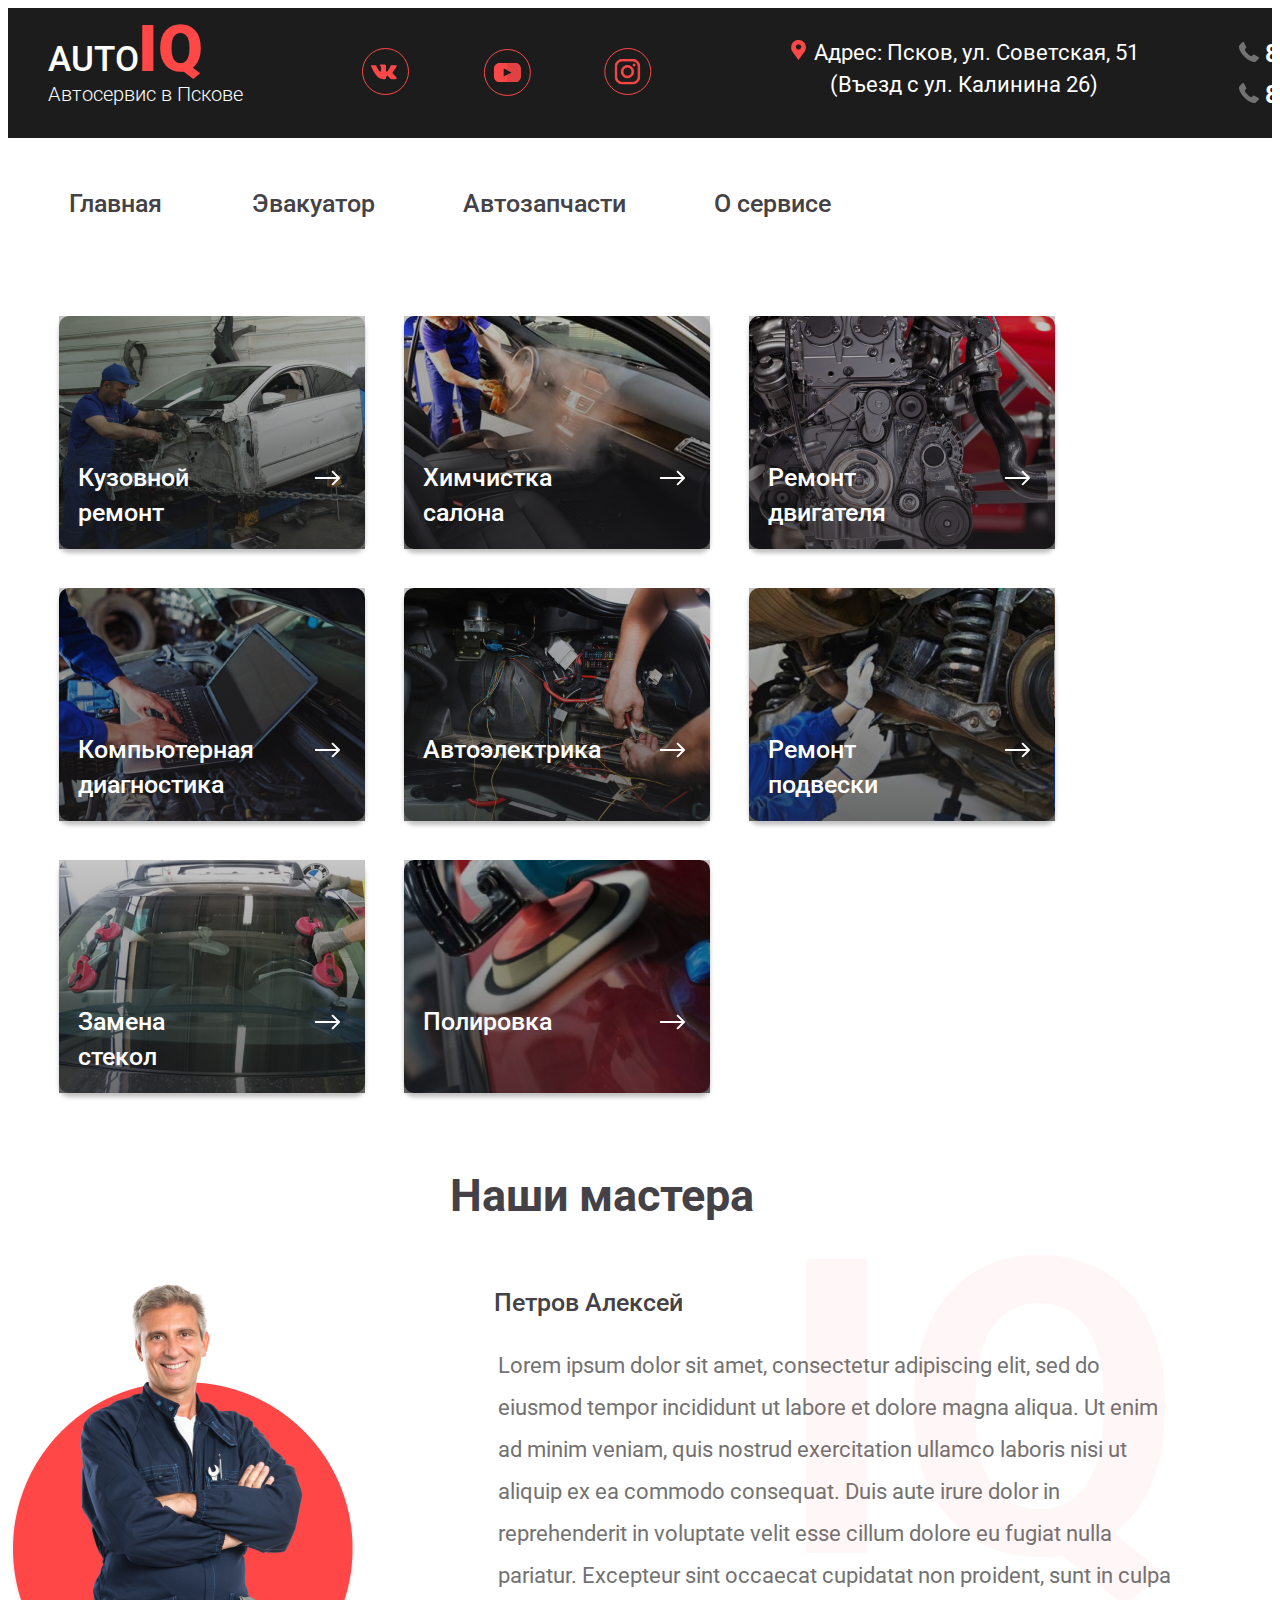
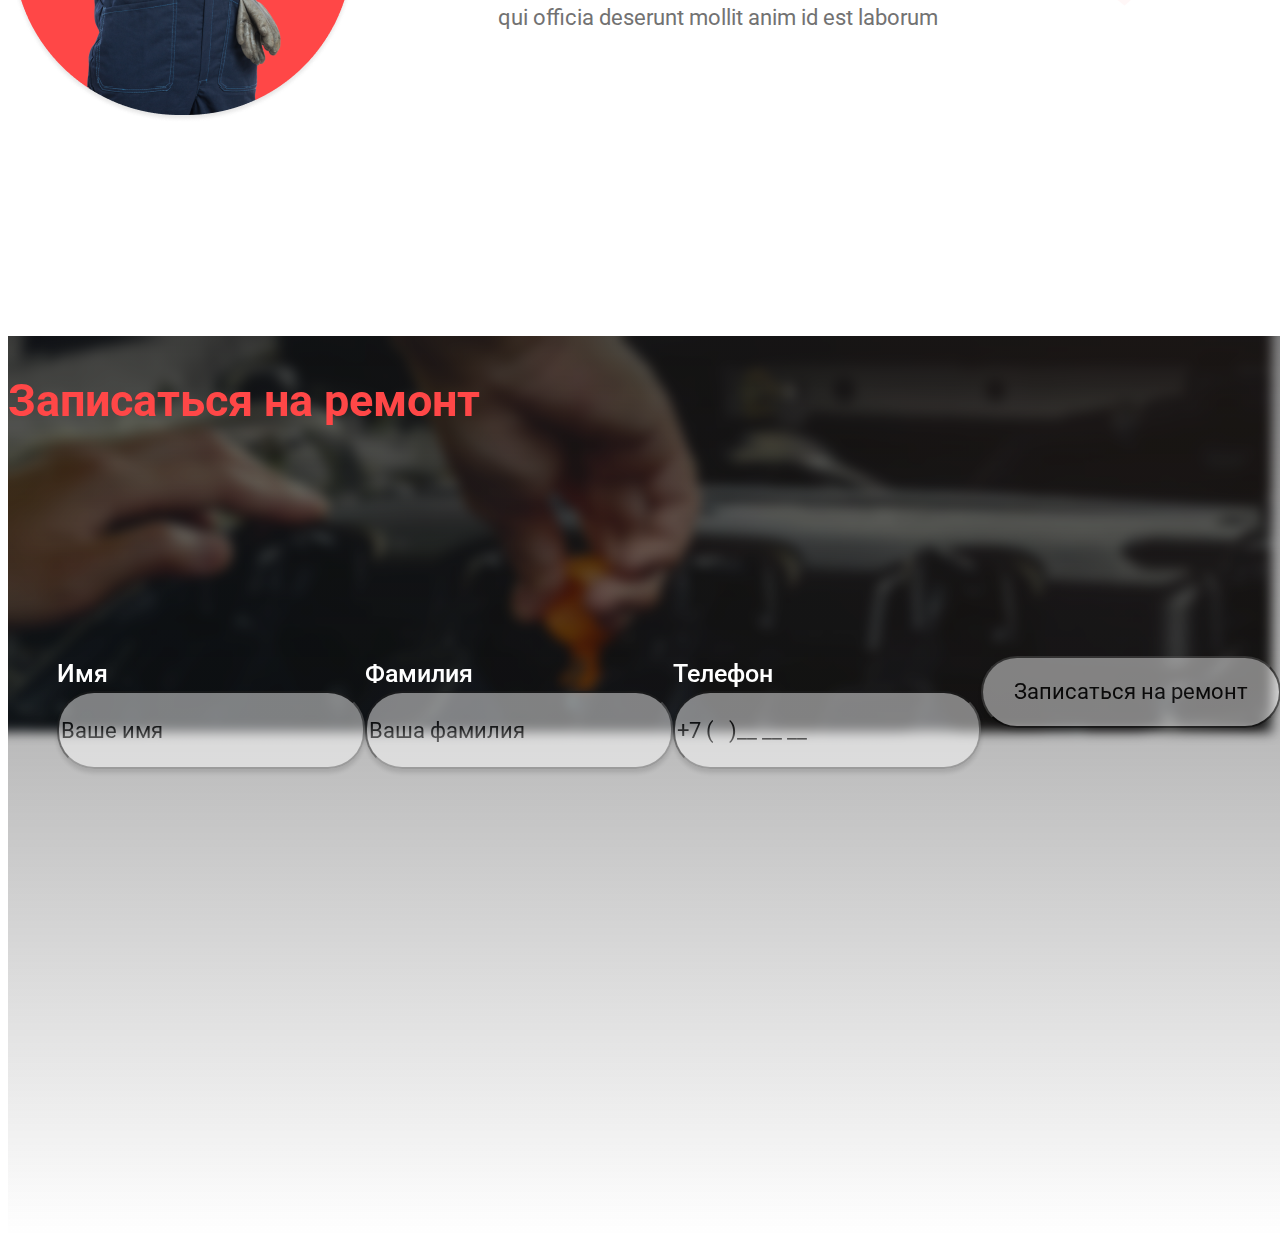
==== Sait/index.html @ 9e730304 "v.00000000001" ====
<!DOCTYPE html>
<html lang="en">
<head>
    <meta charset="UTF-8">
    <meta name="viewport" content="width=device-width, initial-scale=1.0">
    <meta http-equiv="X-UA-Compatible" content="ie=edge">
    
    <title>AutoIQ: Автосервис в Пскове</title>
    <meta name="description" content="AutoIQ: Автосервис в Пскове">
    <meta name="keywords" content="AutoIQ: Автосервис в Пскове">

    <link href="style/style.css" rel="stylesheet">
    
    <meta property="og:type" content="website">
    <meta property="og:url" content="AutoIQ: Автосервис в Пскове">
    <meta property="og:title" content="AutoIQ: Автосервис в Пскове">
    <meta property="og:description" content="AutoIQ: Автосервис в Пскове">
    <meta property="og:image" content="AutoIQ: Автосервис в Псковеimg/Frame.png">
    <meta property="og:image:width" content="600">
    <meta property="og:image:height" content="600">
    
    <link href="https://fonts.googleapis.com/css?family=Roboto" rel="stylesheet"> 
</head>
<body>
    <header>
      <div class="header">
       <div class="logo">
        <span class="text">AUTO <span class="ig">IQ</span></span> 
        <span class="logo_adress">Автосервис в Пскове</span>
       </div>
       <div class="socsite">
        <div class="socsite_vk">
            <img src="img\Шапка\соцсети\vk.svg" alt="#">
        </div>
        <div class="socsite_youtube">
            <img src="img\Шапка\соцсети\youtube.svg" alt="#">
        </div>
        <div class="socsite_inst">
           <img src="img\Шапка\соцсети\инст.svg" alt="#">
        </div>
      </div>
       <div class="adress">
           <span class="text1">
            <img src="img\Шапка\соцсети\placeholder.png" alt=""> Адрес: Псков, ул. Советская, 51
           </span>
           <span class="text2">
            (Въезд  с ул. Калинина 26)
           </span>
       </div>
       <div class="tel">
           <div class="tel2">
              <img src="img\Шапка\соцсети\tel.png" alt="#">
              8 (8112) 60-60-95

           </div>
           <div class="tel1">
              <img src="img\Шапка\соцсети\tel.png" alt="#">
              8 (921) 218-65-65
           </div>
       </div>
    </div>
    </header>
    <nav>
      <div class="nav">
          <ul class="menu">
              <li><a href="#" class="menu_glav">Главная </a></li>
              <li><a href="#" class="menu_ev">Эвакуатор</a></li>
              <li><a href="#" class="menu_avto">Автозапчасти</a></li>
              <li><a href="#" class="menu_service">О сервисе</a></li>
          </ul>
      </div>
    </nav>
    <main>
       <div class="uslugi">
          <div><a href="#">Кузовной  <br> ремонт</a><span class="rt"><img src="img\Arrow.svg" alt=""></span></div>
          <div><a href="#">Химчистка  <br> салона</a><span><img src="img\Arrow.svg" alt=""></span></div>
          <div class="div_3"><a href="#">Ремонт <br> двигателя</a> <span><img src="img\Arrow.svg" alt=""></span></div>
          <div><a href="#">Компьютерная  <br> диагностика</a><span><img src="img\Arrow.svg" alt=""></span></div>
          <div><a href="#">Автоэлектрика  </a><span><img src="img\Arrow.svg" alt=""></span></div>
          <div><a href="#">Ремонт  <br> подвески</a><span><img src="img\Arrow.svg" alt=""></span></div>
          <div><a href="#">Замена  <br> стекол</a><span><img src="img\Arrow.svg" alt=""></span></div>
          <div><a href="#">Полировка  </a><span><img src="img\Arrow.svg" alt=""></span></div>
       </div>
       <div class="mastera">
            <span>IQ</span>
            <h2>Наши мастера</h2>
          
            <div class="img_container">
                <img src="img\фото.png" alt="#">
                <div class="text">
                     <h3>Петров Алексей</h3>
                     <p>Lorem ipsum dolor sit amet, consectetur adipiscing elit, sed do eiusmod tempor incididunt ut labore et dolore magna aliqua. Ut enim ad minim veniam, quis nostrud exercitation ullamco laboris nisi ut aliquip ex ea commodo consequat. Duis aute irure dolor in reprehenderit in voluptate velit esse cillum dolore eu fugiat nulla pariatur. Excepteur sint occaecat cupidatat non proident, sunt in culpa qui officia deserunt mollit anim id est laborum</p>
                </div>
            </div>
            
       </div>
       <div class="zakaz">
         
         <h2>Записаться на ремонт</h2>
         <form action="">
            <div>
                <label for="">Имя</label><br>
                <input type="text" value="Ваше имя">
            </div>
            <div>
                    <label for="">Фамилия</label><br>
                    <input type="text" value="Ваша фамилия">
            </div>
            <div>
                <label for="">Телефон</label><br>
                <input type="text" value="+7 (   )__ __ __">
            </div>
            <div>
                <input type="button" value="Записаться на ремонт">
            </div>
         </form>
       </div>
       <div class="prem">

       </div>
       <div class="zakaz_2">

       </div>
    </main>
    <footer>

    </footer>
</body>
</html>
---- Sait/style/style.css ----
header{
width:100%;
height: 130px;
margin: 0;
padding: 0;
background: #1C1C1C;
}
header .header{
    display: flex;
}
header .logo{
    display: block;
width: 200px;
height: 96px;
margin-left: 40px;
margin-top:3px;


}
header .logo .text{
    display: inline-block;
font-family: Roboto;
font-style: normal;
font-weight: 500;
font-size: 35px;
line-height: normal;
color: #FFFFFF;
margin: 0;
padding:0;


}
header .logo .ig{
    display: inline-block;
    font-family: Roboto;
    font-style: normal;
    font-weight: 900;
    font-size: 65px;
    line-height: normal;
    color: #FF4747;
    margin-left:-10px;
}
header .logo .logo_adress{
    display: inline-block;
font-family: Roboto;
font-style: normal;
font-weight: 300;
font-size: 20px;
line-height: 38px;
color: #FFFFFF;
white-space: nowrap;
margin-top:-15px;
}
header .socsite{
    display: flex;
  margin-left: 82px;
  margin-top: 40px;
  flex-direction: row;
  
}
header .socsite div{
    width: 47px;
    height: 47px;
    margin: 0 37px;
}
header .adress{
    display: flex;
    flex-direction: column;
    justify-content: center;
    align-content: space-between;
    align-items: center;
    
    height: 54px;
    margin-top: 34px;
    margin-left: 100px;
    white-space: nowrap;

}
header .adress .text1{
    font-family: Roboto;
font-style: normal;
font-weight: normal;
font-size: 22px;
line-height: 42px;
color: #FFFFFF;
}

header .adress .text2{
    margin-top: -10px;
    font-family: Roboto;
font-style: normal;
font-weight: normal;
font-size: 22px;
line-height: 42px;
color: #FFFFFF;
}
header .tel{
   margin-left: 100px;
   font-family: Roboto;
font-style: normal;
font-weight: bold;
font-size: 25px;
line-height: 41px;
margin-top: 25px;
color: #FFFFFF;
margin-right: 23px;
white-space: nowrap;
}
nav .nav {
  height: 134px;
  margin-top: 44px;
  margin-left:54px;

}
nav ul.menu {
  margin: 0; 
  padding: 4px; 
 }
 nav ul.menu li {
  display: inline;
  margin-right: 78px; 
  padding: 3px; 
  list-style-type: none;
 }
 nav a{
   
  text-decoration: none;
  font-family: Roboto;
font-style: normal;
font-weight: 500;
font-size: 25px;
line-height: 35px;

color: #444247;
 }
 nav a:hover{
   padding-bottom: 10px;
   color:#FF4747;
   border-bottom: 1px solid #FF4747;
   
 }
 main .uslugi{
   margin-left:51px;
  
   display: flex;
   flex-direction: row;
   flex-wrap: wrap;
 }
 main .uslugi div{
   width:306px;
   height: 233px;
   border-radius: 10px;
   margin-right: 39px;
   margin-bottom: 39px;
   box-shadow: 0px 4px 4px rgba(0, 0, 0, 0.25);
   
  
   font-family: Roboto;
font-style: normal;
font-weight: 500;
font-size: 25px;
line-height: 35px;

color: #FFFFFF;
   
 }
 main .uslugi div a{
   position:absolute;
   margin-top:9rem;
   margin-left: 19px;
   word-wrap: break-word;
   z-index: 3;
   text-decoration: none;
   font-family: Roboto;
font-style: normal;
font-weight: 500;
font-size: 25px;
line-height: 35px;
 
color: #FFFFFF;
 }
 main .uslugi div  span{
   position: absolute;
   margin-left: 5rem;
   z-index: 3;
   margin-top:9rem;
   margin-left: 16rem;
 }
 main .uslugi div:after{
 
  background: linear-gradient(0deg, rgba(29, 29, 31, 0.656) 0%, rgba(0, 0, 0, 0.22304) 100%);
  content: "";
display: block;
height:233px;

position: absolute;

width: 306px;
 }
 main .uslugi a:hover{
  color: #FF4747;
 }

 main .uslugi div:nth-child(1){
  background-image: url("../img/услуги/kyzrem.png");
  
}
main .uslugi div:nth-child(2){
  background-image: url("../img/услуги/slivki-himchistka-avto-minsk-skidka-megamoyka-1.png");
}
main .uslugi div:nth-child(3){
  background-image: url("../img/услуги/remont_dvigatelya.png");
}
main .uslugi div:nth-child(4){
  background-image: url("../img/услуги/Diagnostika-avto.png");
}
main .uslugi div:nth-child(5){
  background-image: url("../img/услуги/54593246_2.png");
}
main .uslugi div:nth-child(6){
  background-image: url("../img/услуги/podveska-550x305.png");
}
main .uslugi div:nth-child(7){
  background-image: url("../img/услуги/zamena.png");
}
main .uslugi div:nth-child(8){
  background-image: url("../img/услуги/Screenshot_14.png");
}
main .mastera{
  height: 767px;
}
main .mastera .img_container{
  display: flex;
}
main .mastera img{
  width: auto;
  height: auto;
}
main .mastera h2{
  font-family: Roboto;
font-style: normal;
font-weight: bold;
font-size: 45px;
line-height: normal;

color: #444247;
margin-left: 35%;
}
main .mastera p{
  font-family: Roboto;
font-style: normal;
font-weight: normal;
font-size: 22px;
line-height: 42px;

color: #727272;
  width: 675px;
  margin-left: 140px;
}
main .mastera .img_container .text h3{
  font-family: Roboto;
font-style: normal;
font-weight: 500;
font-size: 25px;
line-height: 35px;

color: #444247;
margin-left: 8.5rem;
}
main .mastera span{
  margin-left: 60%;
  margin-bottom: 100%;
  position: absolute;
  font-family: Roboto;
font-style: normal;
font-weight: bold;
font-size: 414px;
line-height: normal;

color: #FF4747;

/* 1 */
opacity: 0.04;
}
main .zakaz{
  height: 396px;
  width: 100%;
  background-image: url(../img/car-repair-austin-cedar-park-round-rock-pampered-auto-care-01-2418x1662.png);
  background-repeat: no-repeat;
  background-size: cover;
}
main .zakaz::after{  
  content: "";
display: block;
  width: 100%;
  height: 100%;
  position: absolute;
  background: linear-gradient(180deg, rgba(17, 17, 18, 0.52) 0%, rgba(51, 51, 51, 0) 100%);
  backdrop-filter: blur(6px);
}
main .zakaz h2{
  position: absolute;
  z-index: 3;
  font-family: Roboto;
font-style: normal;
font-weight: bold;
font-size: 45px;
line-height: normal;

color: #FF4747;
}
main .zakaz form{
  margin-top: 20rem;
  margin-bottom: 79px;
  margin-left: 49px;
  display: flex;
  z-index: 3;
  position: absolute;;
  
}
main .zakaz form label{
  font-family: Roboto;
font-style: normal;
font-weight: 500;
font-size: 25px;
line-height: 35px;

color: #FFFFFF;
}
main .zakaz form input{
  font-family: Roboto;
font-style: normal;
font-weight: normal;
font-size: 22px;
line-height: 42px;

font-color: #727272;

/* текст 2 */
opacity: 0.48;
  background: rgba(255, 255, 255, 0.98);
box-shadow: 0px 4px 4px rgba(0, 0, 0, 0.25);
border-radius: 37px;
width: 300px;
height: 72px;
z-index:3;
}
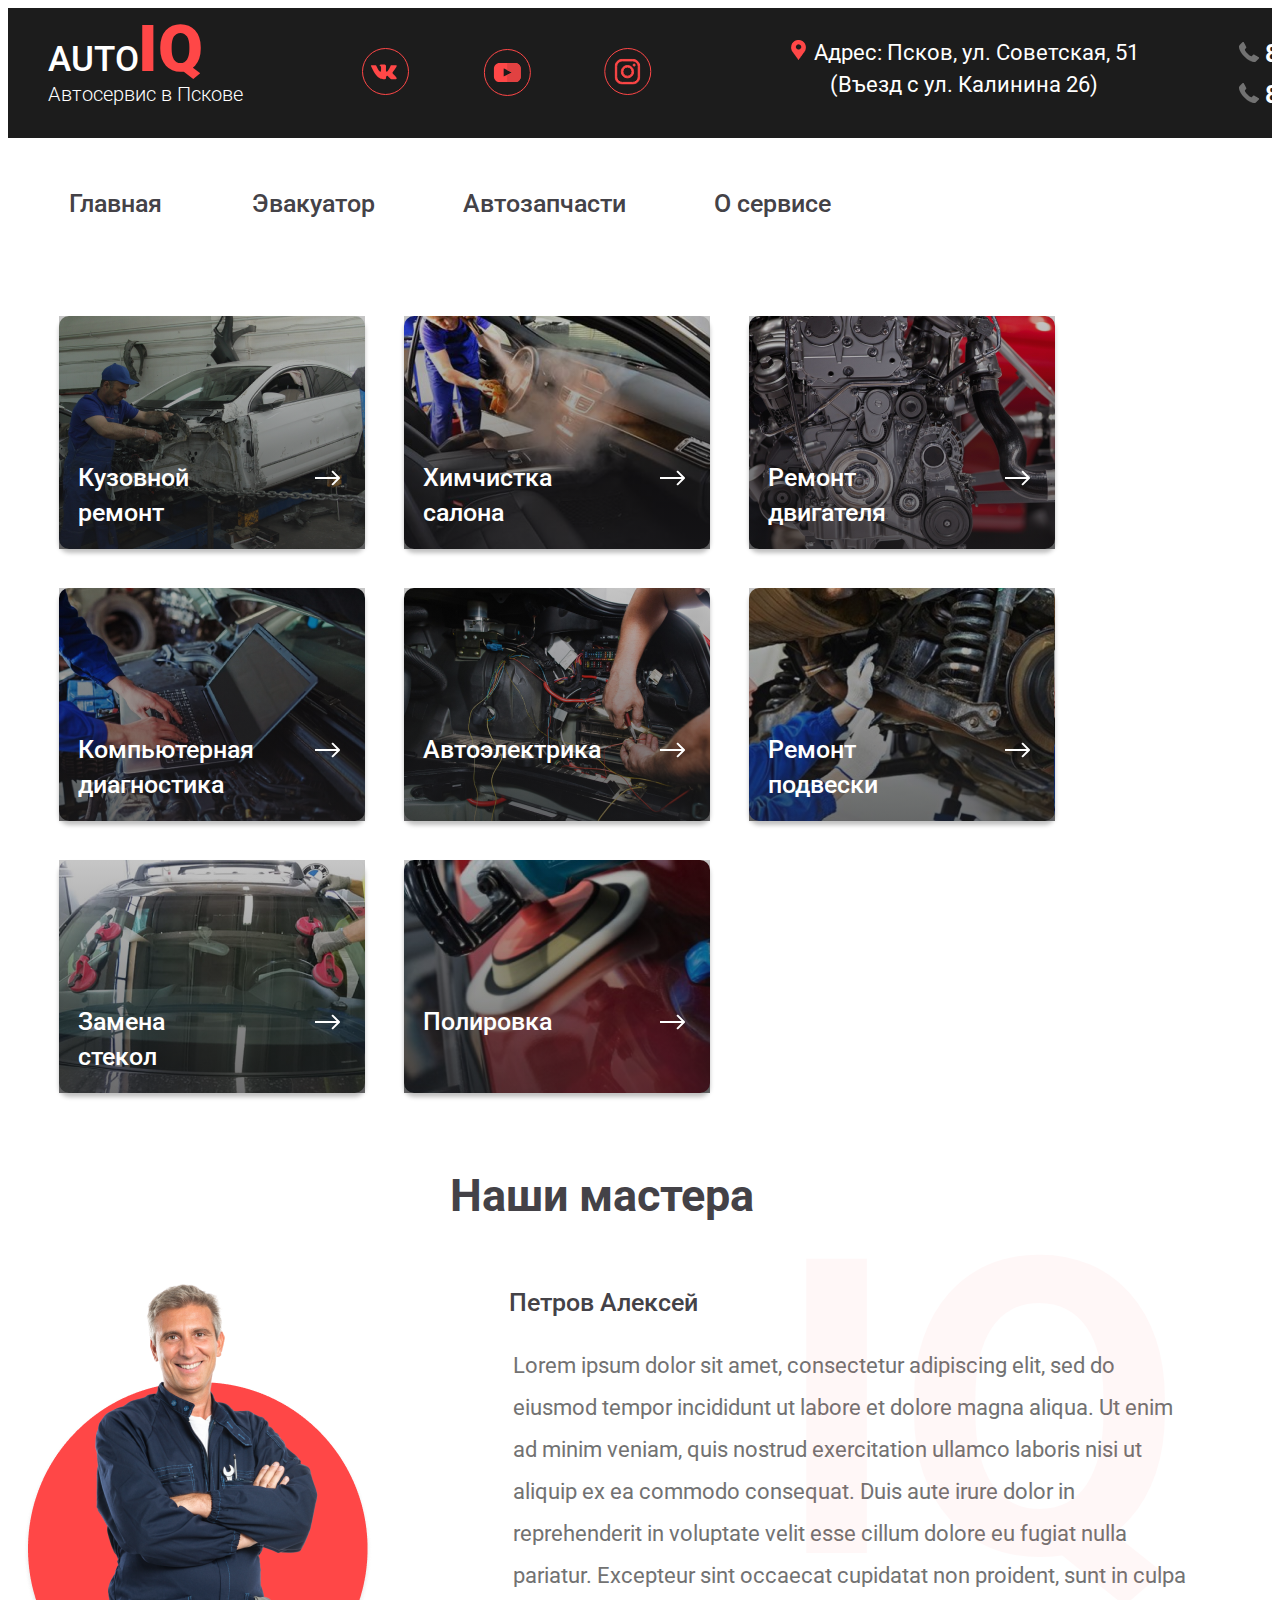
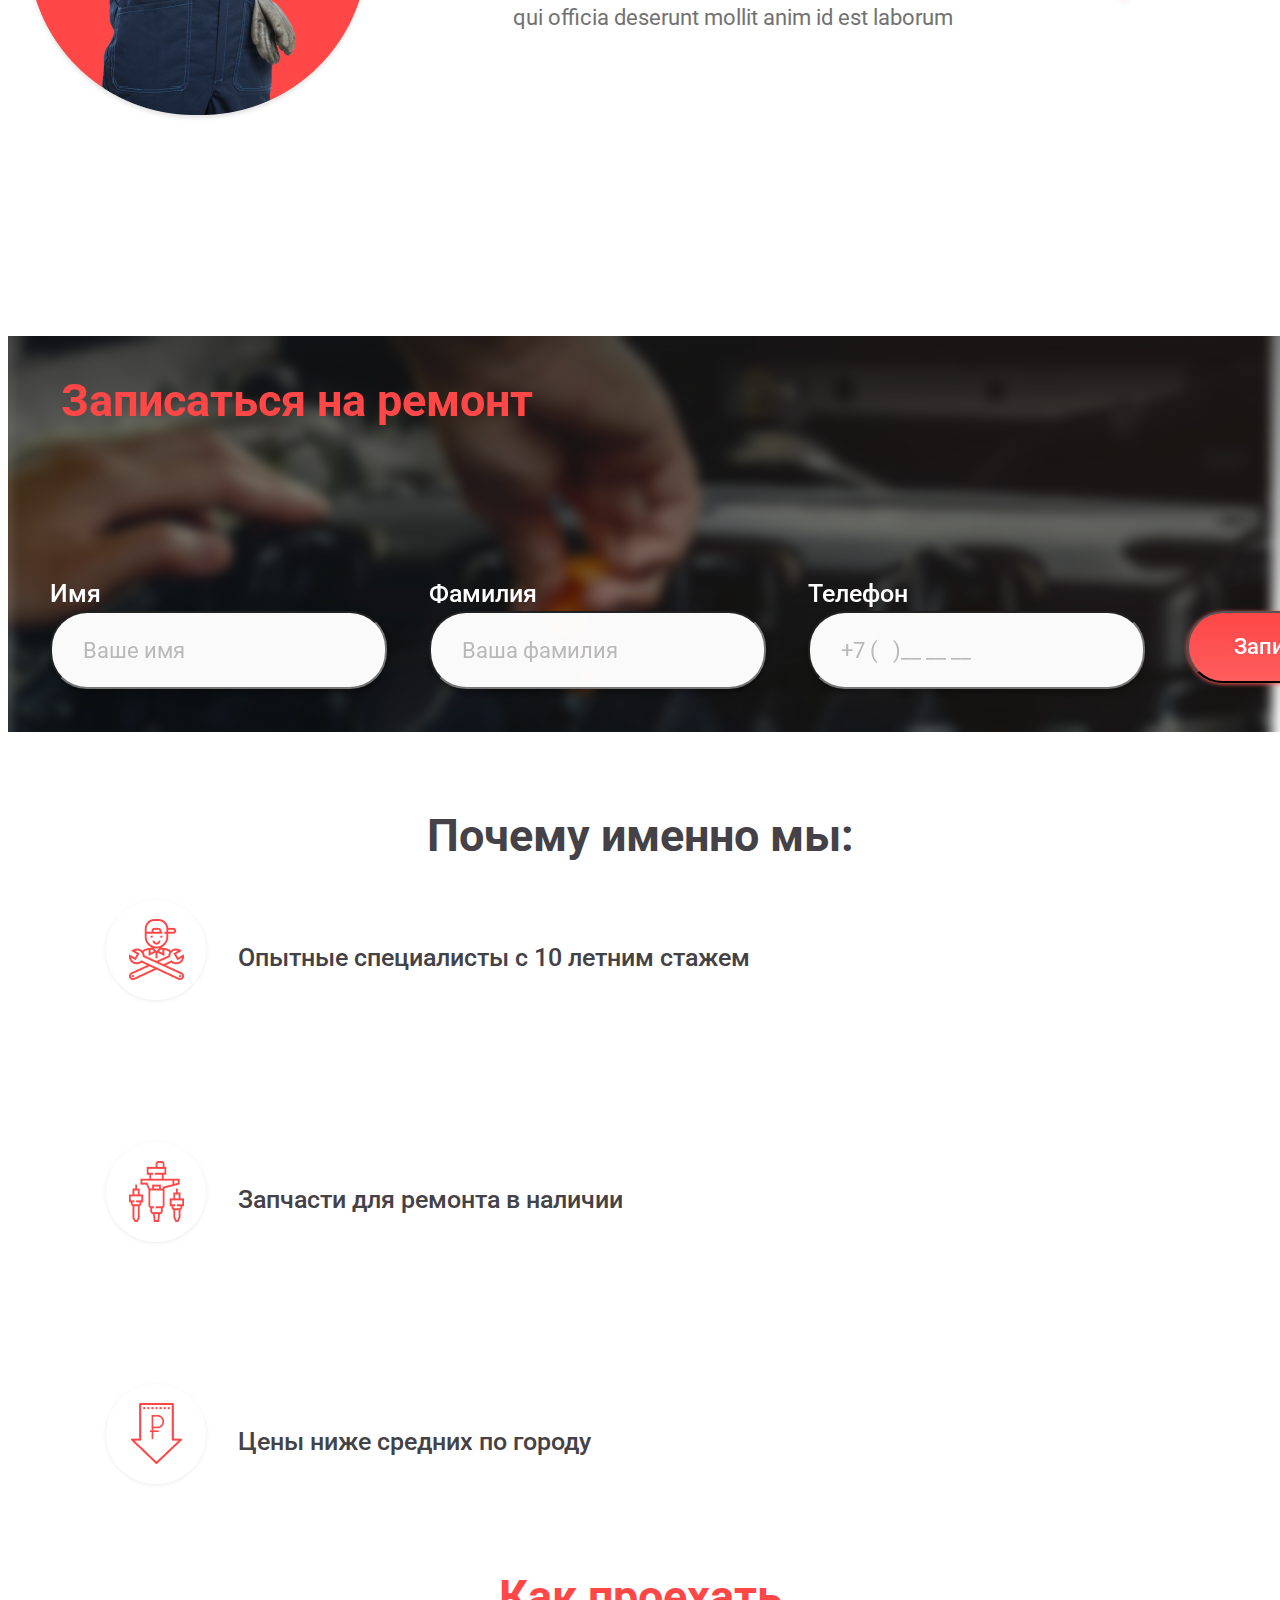
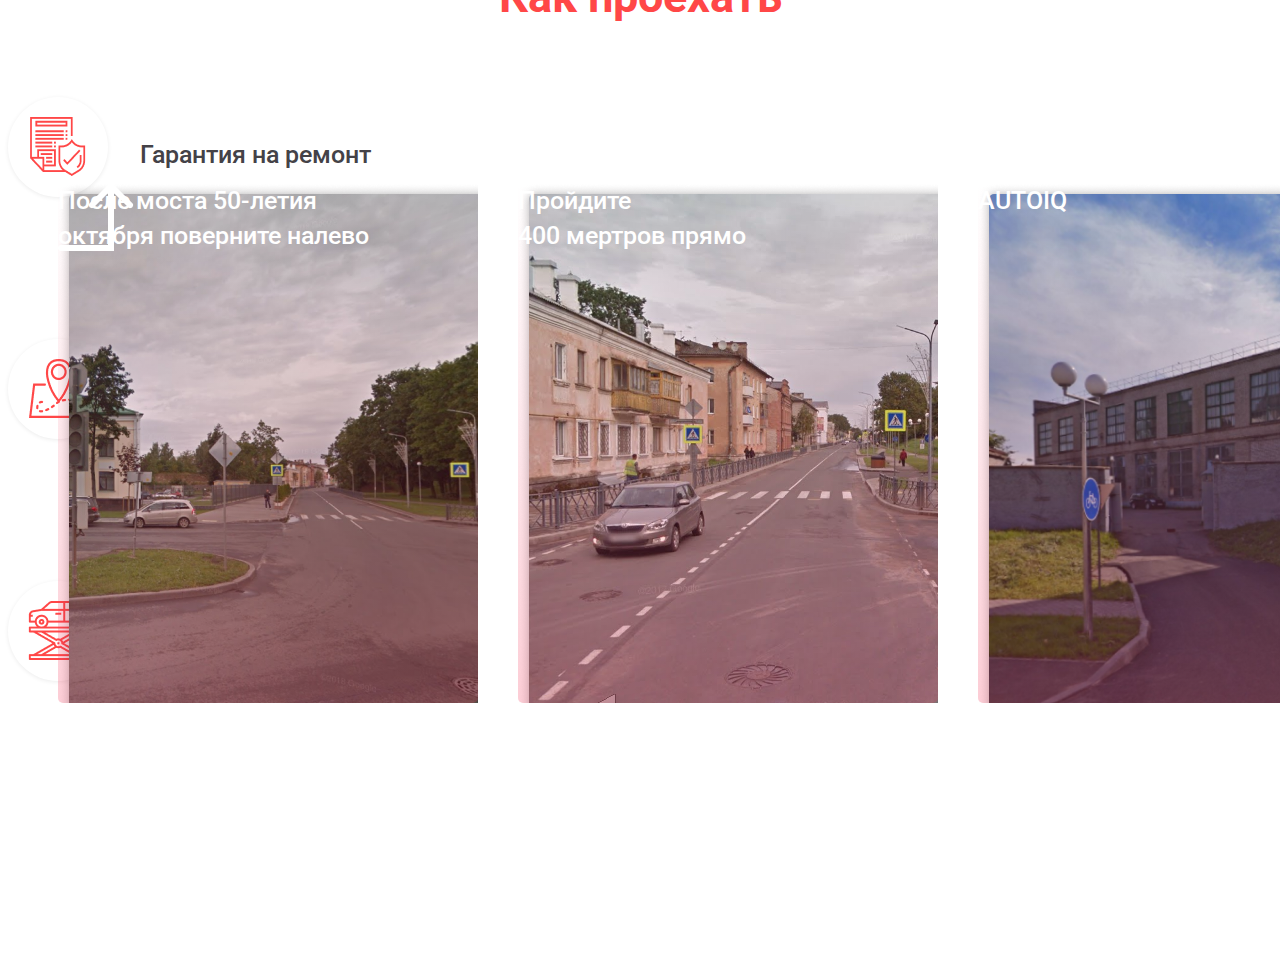
==== commit 662148d8: "New version. Prem+ footer- adaptiv--." ====
--- a/Sait/index.html
+++ b/Sait/index.html
@@ -111,12 +111,70 @@
                 <input type="text" value="+7 (   )__ __ __">
             </div>
             <div>
-                <input type="button" value="Записаться на ремонт">
+                <label for=""></label> <br>
+                <input class="button" type="button" value="Записаться на ремонт">
             </div>
          </form>
        </div>
        <div class="prem">
-
+             <h2>Почему именно мы:</h2>
+             <div class="text">
+                 <div class="Kol_1">
+                        <div>
+                               <div class="oval oval1">
+                                   
+                               </div>
+                                
+                                  <span>Опытные специалисты с 10 летним стажем</span> 
+                            </div>
+                            <div> 
+                                    <div class="oval oval2">
+                                            
+                                       </div>
+                                 <span>Запчасти для ремонта в наличии</span>
+               
+                            </div>
+                            <div>
+                                    <div class="oval oval3">
+                                           
+                                       </div>
+                                  <span>Цены ниже средних по городу</span>
+                            </div>
+                 </div>
+                 <div class="Kol_2">
+                        <div>
+                                <div class="oval oval4">
+                                        
+                                </div>
+                                <span>Гарантия на ремонт</span>
+                          </div>
+                          <div>
+                                <div class="oval oval5">
+                                       
+                                   </div>
+                                <span>Находимся в центре города</span>
+                          </div>
+                          <div>
+                                <div class="oval oval6">
+                                        
+                                   </div>
+                                <span>Современное оборудование</span>
+                        </div>
+                 </div>
+              
+             </div>
+       </div>
+       <div class="put">
+         <h2>Как проехать</h2>
+         <div class="content">
+             <div class="img1">
+                 <a href="#"><span>После моста 50-летия <br> октября поверните налево</span><span class="img"><img src="img\Значки\стрелка.png" alt=""></span></a>
+             </div>
+             <div class="img2">
+                 <a href="#"><span>Пройдите <br> 400 мертров прямо</span></a>
+             </div>
+             <div class="img3"><span class="text">AUTO <span class="ig">IQ</span></span> </div>
+         </div>
        </div>
        <div class="zakaz_2">
 
--- a/Sait/style/style.css
+++ b/Sait/style/style.css
@@ -1,4 +1,4 @@
-
+﻿
 header{
 width:100%;
 height: 130px;
@@ -258,6 +258,9 @@
   width: 675px;
   margin-left: 140px;
 }
+main .mastera .img_container img{
+  margin-left: 15px;
+}
 main .mastera .img_container .text h3{
   font-family: Roboto;
 font-style: normal;
@@ -284,6 +287,7 @@
 opacity: 0.04;
 }
 main .zakaz{
+  display: flex;
   height: 396px;
   width: 100%;
   background-image: url(../img/car-repair-austin-cedar-park-round-rock-pampered-auto-care-01-2418x1662.png);
@@ -294,12 +298,13 @@
   content: "";
 display: block;
   width: 100%;
-  height: 100%;
+  height: 396px;
   position: absolute;
   background: linear-gradient(180deg, rgba(17, 17, 18, 0.52) 0%, rgba(51, 51, 51, 0) 100%);
   backdrop-filter: blur(6px);
 }
 main .zakaz h2{
+  margin-left: 53px;
   position: absolute;
   z-index: 3;
   font-family: Roboto;
@@ -311,12 +316,12 @@
 color: #FF4747;
 }
 main .zakaz form{
-  margin-top: 20rem;
+  align-content: flex-end;
+  margin-top: 15rem;
   margin-bottom: 79px;
-  margin-left: 49px;
   display: flex;
   z-index: 3;
-  position: absolute;;
+  position: absolute;
   
 }
 main .zakaz form label{
@@ -327,23 +332,177 @@
 line-height: 35px;
 
 color: #FFFFFF;
+
 }
 main .zakaz form input{
+  
   font-family: Roboto;
 font-style: normal;
 font-weight: normal;
 font-size: 22px;
 line-height: 42px;
-
-font-color: #727272;
-
+color:rgba(114, 114, 114, 0.48);
+padding-left: 31px;
 /* текст 2 */
-opacity: 0.48;
+
   background: rgba(255, 255, 255, 0.98);
 box-shadow: 0px 4px 4px rgba(0, 0, 0, 0.25);
 border-radius: 37px;
 width: 300px;
 height: 72px;
-z-index:3;
-}
-
+
+}
+main .zakaz form div {
+  margin-left: 42px;
+}
+main .zakaz form .button{
+  background: linear-gradient(180deg, #FF4747 0%, #FE5D5D 100%);
+box-shadow: 0px 1px 4px #FF5656;
+border-radius: 268px;
+font-family: Roboto;
+font-style: normal;
+font-weight: 500;
+font-size: 22px;
+line-height: 42px;
+
+color: #FFFFFF;
+}
+main .prem{
+  height: 601px;
+  margin-top: 77px;
+}
+main .prem h2{
+  font-family: Roboto;
+font-style: normal;
+font-weight: bold;
+font-size: 45px;
+line-height: normal;
+
+color: #444247;
+text-align: center;
+}
+main .prem .text{
+  display: flex;
+  
+  justify-content: space-between;
+  flex-wrap: wrap;
+  padding-bottom: 86px;
+}
+main .prem .text div{
+  display: flex;
+  
+  margin-bottom: 71px;
+}
+main .prem span{
+  margin-top: 40px;
+  font-family: Roboto;
+font-style: normal;
+font-weight: 500;
+font-size: 25px;
+line-height: 35px;
+margin-left: 2rem;
+color: #444247;
+}
+
+main .prem .text .Kol_1{
+  margin-left: 98px;
+  flex-wrap: nowrap;
+  display:flex;
+  flex-direction: column;
+}
+main .prem .text .Kol_2{
+  margin-right: 98px;
+  flex-wrap: nowrap;
+  display:flex;
+  flex-direction: column;
+}
+main .prem .oval{
+  
+  width: 100px; 
+height: 100px; 
+background: #FEFEFE;
+box-shadow: 0px 1px 4px rgba(0, 0, 0, 0.078);
+border-radius: 50%;
+
+background: no-repeat;
+}
+main .prem .Kol_1 .oval1{
+  background-image: url(../img/Значки/1.png) ;
+  background-position: center center;
+}
+main .prem .Kol_1 div .oval2{
+  background-image: url(../img/Значки/2.png) ;
+  background-position: center center;
+}
+main .prem .Kol_1 div .oval3{
+  background-image: url(../img/Значки/3.png) ;
+  background-position: center center;
+}
+main .prem .Kol_2 div .oval4{
+  background-image: url(../img/Значки/4.png) ;
+  background-position: center center;
+}
+main .prem .Kol_2 div .oval5{
+  background-image: url(../img/Значки/5.png) ;
+  background-position: center center;
+}
+main .prem .Kol_2 div .oval6{
+  background-image: url(../img/Значки/6.png) ;
+  background-position: center center;
+}
+.put{
+  margin-top:10rem;
+}
+.put .content{
+ margin-top: 10rem;
+ display: flex;
+ flex-direction: row;
+ margin-left: 50px;
+ margin-right: 50px;
+}
+.put  h2{
+  text-align: center;
+font-family: Roboto;
+font-style: normal;
+font-weight: bold;
+font-size: 45px;
+line-height: normal;
+
+color: #FF4747;
+}
+.put .content div::after{
+  background: linear-gradient(0deg, rgba(245, 56, 90, 0.252) 0%, rgba(218, 183, 189, 0) 100%);
+  border-radius: 5px;
+  display: block;
+  content: "";
+  height: 520px;
+  width: 420px;
+}
+.put .content div{
+  margin-right: 40px;
+}
+.put .content .img1{
+ background-image: url("../img/Значки/Mask Group.png");
+ height: 520px;
+ width: 420px;
+}
+.put .content .img2{
+ background-image: url("../img/Значки/Mask Group1.png");
+ height: 520px;
+ width: 420px;
+}
+.put .content .img3{
+  background-image: url("../img/Значки/Mask Group3.png");
+  height: 520px;
+ width: 420px;
+ }
+ .put .content span{
+  font-family: Roboto;
+  font-style: normal;
+  font-weight: 500;
+  font-size: 25px;
+  line-height: 35px;
+  
+  color: #FFFFFF;
+  position: absolute;
+ }